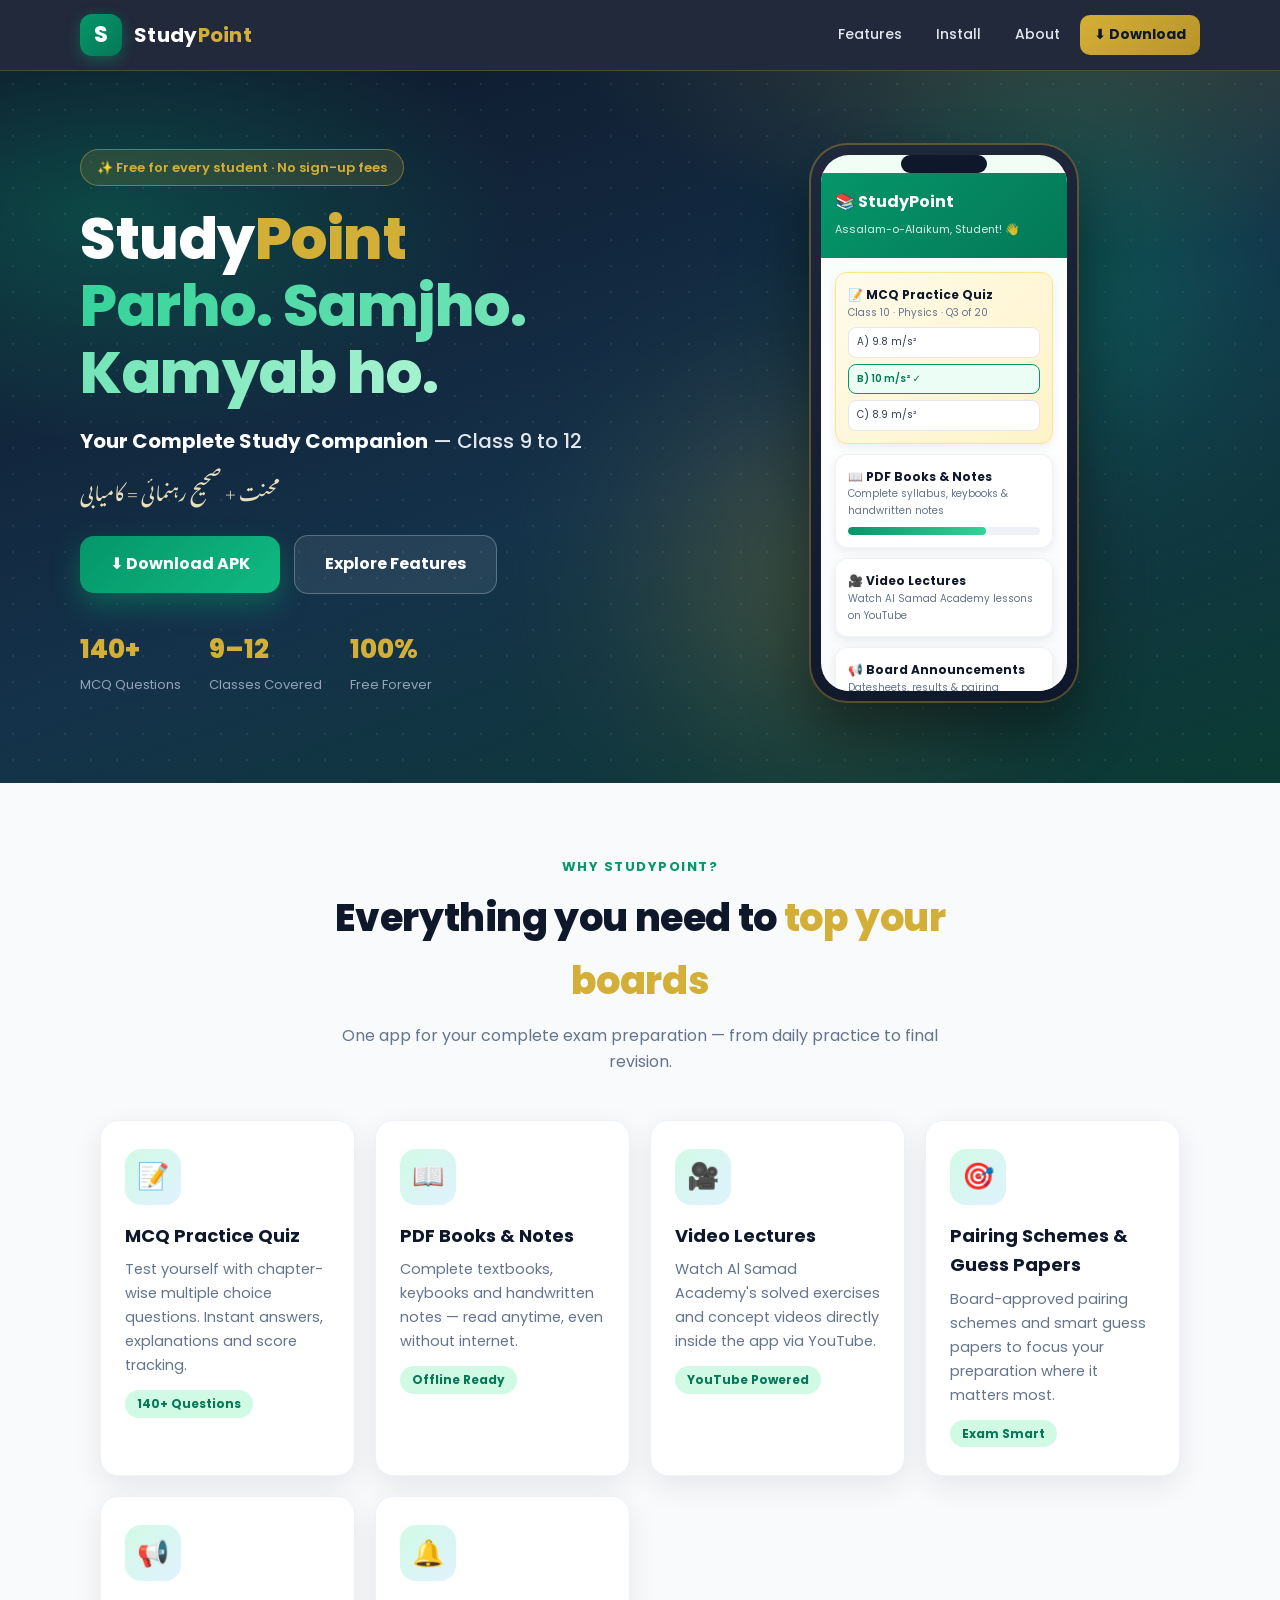
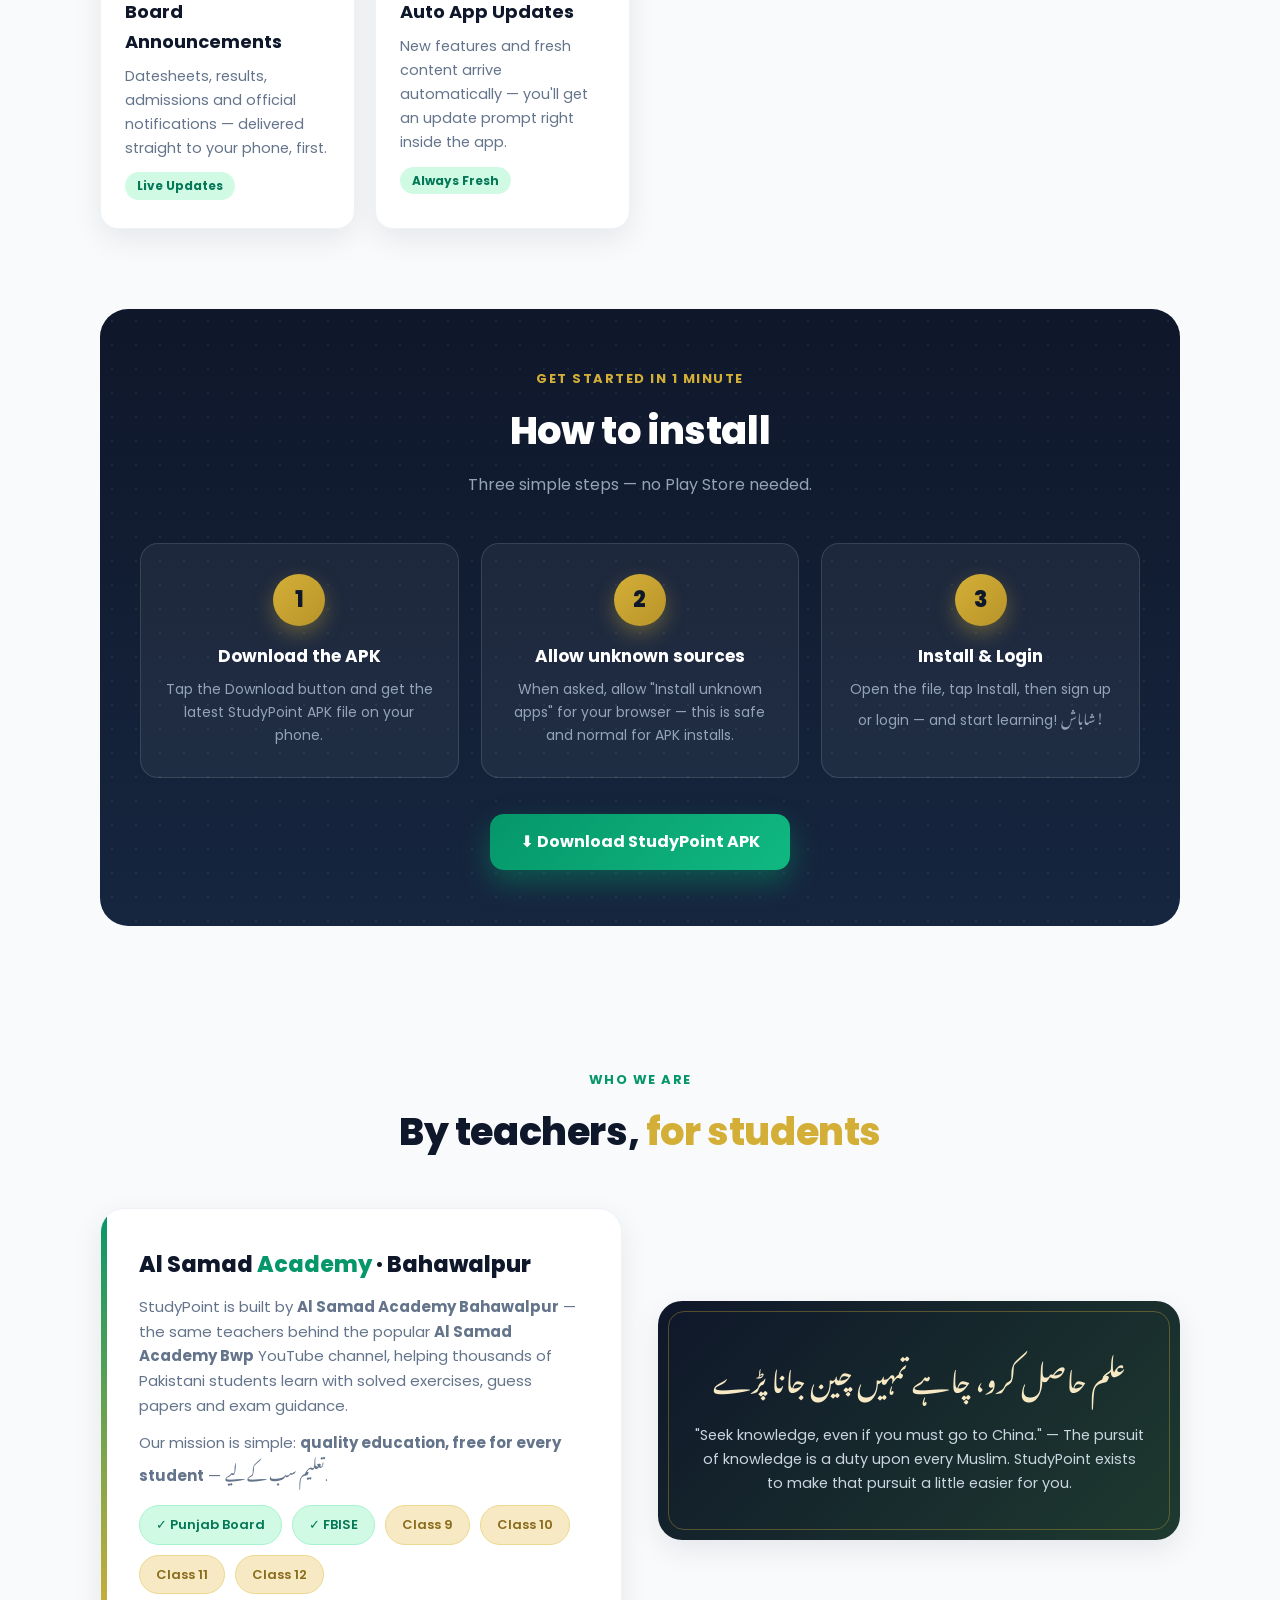
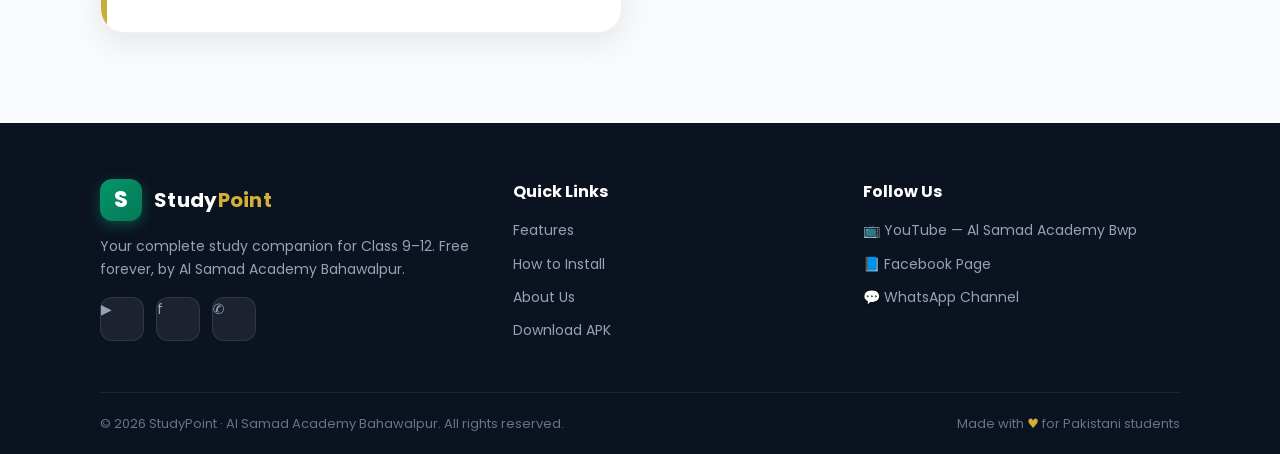
==== index.html @ e8ea10ed "Update download to v2.0-11" ====
<!DOCTYPE html>
<html lang="en">
<head>
<meta charset="UTF-8">
<meta name="viewport" content="width=device-width, initial-scale=1.0">
<title>StudyPoint — Your Complete Study Companion | Class 9 to 12 | Al Samad Academy</title>
<meta name="description" content="StudyPoint by Al Samad Academy — free Android app for Pakistani students. MCQ practice quizzes, PDF books & notes, video lectures, pairing schemes, guess papers and board announcements for Class 9–12 (Punjab Board & FBISE). Download the APK now.">
<meta name="keywords" content="StudyPoint, Al Samad Academy, Class 9, Class 10, Class 11, Class 12, Punjab Board, FBISE, MCQ quiz, guess papers, pairing scheme, study app Pakistan">
<meta name="author" content="Al Samad Academy Bahawalpur">
<meta name="robots" content="index, follow">
<link rel="canonical" href="https://kaziz684.github.io/StudyPoint/">

<!-- Open Graph -->
<meta property="og:type" content="website">
<meta property="og:title" content="StudyPoint — Your Complete Study Companion (Class 9–12)">
<meta property="og:description" content="Free study app by Al Samad Academy: MCQ quizzes, PDF books, video lectures, guess papers & board updates for Punjab Board and FBISE students.">
<meta property="og:url" content="https://kaziz684.github.io/StudyPoint/">
<meta property="og:site_name" content="StudyPoint">

<!-- Twitter Card -->
<meta name="twitter:card" content="summary_large_image">
<meta name="twitter:title" content="StudyPoint — Your Complete Study Companion (Class 9–12)">
<meta name="twitter:description" content="MCQ quizzes, PDF books, video lectures, guess papers & board updates. Free for Punjab Board & FBISE students.">

<link rel="preconnect" href="https://fonts.googleapis.com">
<link rel="preconnect" href="https://fonts.gstatic.com" crossorigin>
<link href="https://fonts.googleapis.com/css2?family=Poppins:wght@400;500;600;700;800&family=Noto+Nastaliq+Urdu:wght@500;600&display=swap" rel="stylesheet">

<style>
  :root{
    --emerald:#059669;
    --emerald-dark:#047857;
    --emerald-light:#d1fae5;
    --navy:#0F172A;
    --navy-soft:#1e293b;
    --gold:#D4AF37;
    --gold-soft:#f6e9c4;
    --bg:#f8fafc;
    --card:#ffffff;
    --text:#0F172A;
    --muted:#64748b;
    --radius:18px;
    --shadow:0 10px 30px rgba(2,6,23,.08);
  }
  *{margin:0;padding:0;box-sizing:border-box}
  html{scroll-behavior:smooth}
  body{
    font-family:'Poppins',system-ui,-apple-system,sans-serif;
    background:var(--bg);
    color:var(--text);
    line-height:1.65;
    overflow-x:hidden;
  }
  .urdu{font-family:'Noto Nastaliq Urdu','Poppins',serif;line-height:2.2}
  .wrap{max-width:1120px;margin:0 auto;padding:0 20px}

  /* ---------- NAV ---------- */
  nav{
    position:sticky;top:0;z-index:50;
    background:rgba(15,23,42,.92);
    backdrop-filter:blur(12px);
    border-bottom:1px solid rgba(212,175,55,.25);
  }
  .nav-inner{display:flex;align-items:center;justify-content:space-between;padding:14px 0}
  .brand{display:flex;align-items:center;gap:12px;text-decoration:none}
  .brand-badge{
    width:42px;height:42px;border-radius:12px;flex:none;
    background:linear-gradient(135deg,var(--emerald),var(--emerald-dark));
    display:flex;align-items:center;justify-content:center;
    font-size:22px;color:#fff;font-weight:800;
    box-shadow:0 4px 14px rgba(5,150,105,.45);
  }
  .brand-name{color:#fff;font-weight:700;font-size:20px;letter-spacing:.3px}
  .brand-name span{color:var(--gold)}
  .nav-links{display:flex;gap:6px;align-items:center}
  .nav-links a{
    color:#e2e8f0;text-decoration:none;font-size:14px;font-weight:500;
    padding:8px 14px;border-radius:10px;transition:.25s;
  }
  .nav-links a:hover{background:rgba(255,255,255,.08);color:var(--gold)}
  .nav-cta{
    background:linear-gradient(135deg,var(--gold),#b8942a)!important;
    color:#0F172A!important;font-weight:700!important;
  }
  .nav-cta:hover{filter:brightness(1.08);color:#0F172A!important}
  @media(max-width:640px){.nav-links a:not(.nav-cta){display:none}}

  /* ---------- HERO ---------- */
  .hero{
    position:relative;overflow:hidden;color:#fff;
    background:
      radial-gradient(900px 420px at 85% -10%, rgba(212,175,55,.22), transparent 60%),
      radial-gradient(700px 380px at 8% 20%, rgba(5,150,105,.35), transparent 60%),
      linear-gradient(160deg,#0F172A 0%,#14324a 55%,#0b3b33 100%);
  }
  .hero::before{
    content:"";position:absolute;inset:0;opacity:.07;
    background-image:radial-gradient(#fff 1px,transparent 1px);
    background-size:26px 26px;
  }
  .hero-inner{
    position:relative;display:grid;grid-template-columns:1.05fr .95fr;
    gap:40px;align-items:center;padding:72px 0 80px;
  }
  @media(max-width:820px){.hero-inner{grid-template-columns:1fr;padding:52px 0 60px;text-align:center}}
  .pill{
    display:inline-flex;align-items:center;gap:8px;
    background:rgba(212,175,55,.14);border:1px solid rgba(212,175,55,.45);
    color:var(--gold);font-size:13px;font-weight:600;
    padding:7px 16px;border-radius:999px;margin-bottom:20px;
  }
  .hero h1{font-size:clamp(34px,5.4vw,58px);font-weight:800;line-height:1.15;letter-spacing:-.5px}
  .hero h1 .grad{
    background:linear-gradient(100deg,#34d399,#a7f3d0);
    -webkit-background-clip:text;background-clip:text;color:transparent;
  }
  .hero h1 .gold{color:var(--gold)}
  .tagline{margin:18px 0 6px;font-size:clamp(16px,2.4vw,20px);color:#e2e8f0;font-weight:500}
  .tagline strong{color:#fff}
  .urdu-line{color:var(--gold-soft);font-size:19px;margin:10px 0 26px;opacity:.95}
  .hero-cta{display:flex;gap:14px;flex-wrap:wrap;align-items:center}
  @media(max-width:820px){.hero-cta{justify-content:center}}
  .btn{
    display:inline-flex;align-items:center;gap:10px;text-decoration:none;
    font-weight:700;font-size:16px;padding:15px 30px;border-radius:14px;
    transition:transform .2s,box-shadow .2s,filter .2s;cursor:pointer;border:none;
  }
  .btn:active{transform:scale(.97)}
  .btn-download{
    background:linear-gradient(135deg,var(--emerald),#10b981);
    color:#fff;box-shadow:0 12px 28px rgba(5,150,105,.45);
  }
  .btn-download:hover{transform:translateY(-2px);filter:brightness(1.07);box-shadow:0 16px 34px rgba(5,150,105,.55)}
  .btn-ghost{
    background:rgba(255,255,255,.08);color:#fff;border:1px solid rgba(255,255,255,.25);
  }
  .btn-ghost:hover{background:rgba(255,255,255,.15)}
  .hero-stats{display:flex;gap:28px;margin-top:34px;flex-wrap:wrap}
  @media(max-width:820px){.hero-stats{justify-content:center}}
  .stat{text-align:left}
  .stat b{display:block;font-size:26px;font-weight:800;color:var(--gold)}
  .stat small{color:#94a3b8;font-size:13px}

  /* phone mockup */
  .phone-wrap{display:flex;justify-content:center;position:relative}
  .phone{
    width:270px;height:560px;border-radius:38px;padding:12px;
    background:linear-gradient(160deg,#1e293b,#0F172A);
    box-shadow:0 30px 60px rgba(0,0,0,.45), inset 0 0 0 2px rgba(212,175,55,.35);
    position:relative;z-index:2;
  }
  .phone-screen{
    width:100%;height:100%;border-radius:28px;overflow:hidden;
    background:linear-gradient(180deg,#f0fdf4 0%,#ffffff 40%,#f8fafc 100%);
    display:flex;flex-direction:column;
  }
  .phone-notch{height:26px;display:flex;justify-content:center;align-items:center}
  .phone-notch span{width:86px;height:18px;background:#0F172A;border-radius:999px}
  .mock-header{background:linear-gradient(135deg,var(--emerald),var(--emerald-dark));padding:16px 14px;color:#fff}
  .mock-header b{font-size:16px}
  .mock-header small{opacity:.85;font-size:11px}
  .mock-body{padding:14px;display:grid;gap:10px}
  .mock-card{background:#fff;border-radius:12px;padding:12px;box-shadow:0 3px 10px rgba(2,6,23,.07);border:1px solid #eef2f7}
  .mock-card .t{font-size:12px;font-weight:700;color:var(--navy)}
  .mock-card .s{font-size:10px;color:var(--muted)}
  .mock-bar{height:8px;border-radius:6px;background:#eef2f7;overflow:hidden;margin-top:8px}
  .mock-bar i{display:block;height:100%;width:72%;border-radius:6px;background:linear-gradient(90deg,var(--emerald),#34d399)}
  .mock-quiz{background:linear-gradient(135deg,#fffbeb,#fef3c7);border:1px solid #fde68a}
  .mock-quiz .opt{font-size:10px;background:#fff;border:1px solid #e5e7eb;border-radius:8px;padding:6px 8px;margin-top:6px;color:#334155}
  .mock-quiz .opt.right{border-color:var(--emerald);background:#ecfdf5;color:var(--emerald-dark);font-weight:600}
  .glow{position:absolute;width:340px;height:340px;border-radius:50%;filter:blur(90px);opacity:.35;z-index:1}
  .glow.g1{background:var(--emerald);top:-40px;right:-30px}
  .glow.g2{background:var(--gold);bottom:-40px;left:-30px;opacity:.22}

  /* ---------- SECTIONS ---------- */
  section{padding:70px 0}
  .sec-head{text-align:center;max-width:640px;margin:0 auto 44px}
  .kicker{
    display:inline-block;font-size:13px;font-weight:700;letter-spacing:1.5px;
    text-transform:uppercase;color:var(--emerald);margin-bottom:10px;
  }
  .sec-head h2{font-size:clamp(26px,4vw,38px);font-weight:800;letter-spacing:-.4px}
  .sec-head h2 .gold{color:var(--gold)}
  .sec-head p{color:var(--muted);margin-top:10px;font-size:16px}

  /* features */
  .feat-grid{display:grid;grid-template-columns:repeat(auto-fit,minmax(240px,1fr));gap:20px}
  .feat{
    background:var(--card);border-radius:var(--radius);padding:28px 24px;
    box-shadow:var(--shadow);border:1px solid #eef2f7;
    transition:transform .25s,box-shadow .25s;position:relative;overflow:hidden;
  }
  .feat::after{
    content:"";position:absolute;top:0;left:0;right:0;height:4px;
    background:linear-gradient(90deg,var(--emerald),var(--gold));
    opacity:0;transition:opacity .25s;
  }
  .feat:hover{transform:translateY(-6px);box-shadow:0 18px 40px rgba(2,6,23,.12)}
  .feat:hover::after{opacity:1}
  .feat-ico{
    width:56px;height:56px;border-radius:16px;display:flex;align-items:center;justify-content:center;
    font-size:26px;margin-bottom:16px;
    background:linear-gradient(135deg,var(--emerald-light),#e0f2fe);
  }
  .feat h3{font-size:18px;font-weight:700;margin-bottom:8px}
  .feat p{font-size:14.5px;color:var(--muted)}
  .feat .tag{
    display:inline-block;margin-top:12px;font-size:12px;font-weight:700;color:var(--emerald-dark);
    background:var(--emerald-light);padding:4px 12px;border-radius:999px;
  }

  /* install steps */
  .install{background:linear-gradient(180deg,#0F172A,#16263f);color:#fff;border-radius:28px;padding:56px 40px;position:relative;overflow:hidden}
  .install::before{
    content:"";position:absolute;inset:0;opacity:.06;
    background-image:radial-gradient(#fff 1px,transparent 1px);background-size:24px 24px;
  }
  .install .sec-head h2{color:#fff}
  .install .sec-head p{color:#94a3b8}
  .steps{display:grid;grid-template-columns:repeat(auto-fit,minmax(220px,1fr));gap:22px;position:relative}
  .step{
    background:rgba(255,255,255,.05);border:1px solid rgba(255,255,255,.12);
    border-radius:var(--radius);padding:30px 24px;text-align:center;position:relative;
  }
  .step-num{
    width:52px;height:52px;border-radius:50%;margin:0 auto 16px;
    background:linear-gradient(135deg,var(--gold),#b8942a);color:#0F172A;
    font-weight:800;font-size:22px;display:flex;align-items:center;justify-content:center;
    box-shadow:0 8px 20px rgba(212,175,55,.35);
  }
  .step h3{font-size:17px;margin-bottom:8px}
  .step p{font-size:14px;color:#94a3b8}
  .install-cta{text-align:center;margin-top:36px;position:relative}

  /* about */
  .about-grid{display:grid;grid-template-columns:1fr 1fr;gap:36px;align-items:center}
  @media(max-width:820px){.about-grid{grid-template-columns:1fr}}
  .about-card{
    background:var(--card);border-radius:24px;padding:38px;box-shadow:var(--shadow);
    border:1px solid #eef2f7;position:relative;overflow:hidden;
  }
  .about-card::before{
    content:"";position:absolute;top:0;left:0;bottom:0;width:6px;
    background:linear-gradient(180deg,var(--emerald),var(--gold));
  }
  .about-card h3{font-size:22px;font-weight:800;margin-bottom:12px}
  .about-card h3 span{color:var(--emerald)}
  .about-card p{color:var(--muted);font-size:15px;margin-bottom:12px}
  .board-chips{display:flex;gap:10px;flex-wrap:wrap;margin-top:16px}
  .chip{
    font-size:13px;font-weight:600;padding:8px 16px;border-radius:999px;
    background:var(--gold-soft);color:#8a6d1c;border:1px solid #ecd98f;
  }
  .chip.green{background:var(--emerald-light);color:var(--emerald-dark);border-color:#a7f3d0}
  .urdu-box{
    background:linear-gradient(135deg,#0F172A,#1e3a2f);color:#fff;border-radius:24px;
    padding:44px 36px;text-align:center;box-shadow:var(--shadow);position:relative;overflow:hidden;
  }
  .urdu-box::after{
    content:"";position:absolute;inset:10px;border:1px solid rgba(212,175,55,.35);border-radius:16px;pointer-events:none;
  }
  .urdu-box .urdu{font-size:clamp(20px,3.4vw,28px);color:var(--gold-soft)}
  .urdu-box p{margin-top:18px;color:#cbd5e1;font-size:14.5px}

  /* footer */
  footer{background:#0b1220;color:#cbd5e1;padding:56px 0 0;margin-top:20px}
  .foot-grid{display:grid;grid-template-columns:1.2fr 1fr 1fr;gap:32px;padding-bottom:40px}
  @media(max-width:720px){.foot-grid{grid-template-columns:1fr}}
  .foot-grid h4{color:#fff;font-size:16px;margin-bottom:14px}
  .foot-grid p{font-size:14px;color:#94a3b8}
  .foot-grid a{color:#94a3b8;text-decoration:none;font-size:14px;display:block;margin-bottom:10px;transition:.2s}
  .foot-grid a:hover{color:var(--gold)}
  .social-row{display:flex;gap:12px;margin-top:16px}
  .soc{
    width:44px;height:44px;border-radius:12px;display:flex;align-items:center;justify-content:center;
    background:rgba(255,255,255,.07);text-decoration:none;font-size:20px;transition:.25s;border:1px solid rgba(255,255,255,.1);
  }
  .soc:hover{transform:translateY(-3px);background:rgba(212,175,55,.18);border-color:rgba(212,175,55,.5)}
  .foot-bottom{
    border-top:1px solid rgba(255,255,255,.08);padding:20px 0;
    display:flex;justify-content:space-between;gap:12px;flex-wrap:wrap;
    font-size:13px;color:#64748b;
  }
  .foot-bottom .heart{color:var(--gold)}
</style>
</head>
<body>

<nav>
  <div class="wrap nav-inner">
    <a class="brand" href="#top">
      <div class="brand-badge">S</div>
      <div class="brand-name">Study<span>Point</span></div>
    </a>
    <div class="nav-links">
      <a href="#features">Features</a>
      <a href="#install">Install</a>
      <a href="#about">About</a>
      <a class="nav-cta" href="https://github.com/Kaziz684/StudyPoint/releases/download/v2.0-11/StudyPoint-v2.0-11.apk" target="_blank" rel="noopener">⬇ Download</a>
    </div>
  </div>
</nav>

<header class="hero" id="top">
  <div class="wrap hero-inner">
    <div>
      <span class="pill">✨ Free for every student · No sign-up fees</span>
      <h1>Study<span class="gold">Point</span><br><span class="grad">Parho. Samjho. Kamyab ho.</span></h1>
      <p class="tagline"><strong>Your Complete Study Companion</strong> — Class 9 to 12</p>
      <p class="urdu-line urdu">محنت + صحیح رہنمائی = کامیابی</p>
      <div class="hero-cta">
        <a class="btn btn-download" href="https://github.com/Kaziz684/StudyPoint/releases/download/v2.0-11/StudyPoint-v2.0-11.apk" target="_blank" rel="noopener">
          ⬇ Download APK
        </a>
        <a class="btn btn-ghost" href="#features">Explore Features</a>
      </div>
      <div class="hero-stats">
        <div class="stat"><b>140+</b><small>MCQ Questions</small></div>
        <div class="stat"><b>9–12</b><small>Classes Covered</small></div>
        <div class="stat"><b>100%</b><small>Free Forever</small></div>
      </div>
    </div>
    <div class="phone-wrap">
      <div class="glow g1"></div>
      <div class="glow g2"></div>
      <div class="phone" aria-hidden="true">
        <div class="phone-screen">
          <div class="phone-notch"><span></span></div>
          <div class="mock-header">
            <b>📚 StudyPoint</b><br>
            <small>Assalam-o-Alaikum, Student! 👋</small>
          </div>
          <div class="mock-body">
            <div class="mock-card mock-quiz">
              <div class="t">📝 MCQ Practice Quiz</div>
              <div class="s">Class 10 · Physics · Q3 of 20</div>
              <div class="opt">A) 9.8 m/s²</div>
              <div class="opt right">B) 10 m/s² ✓</div>
              <div class="opt">C) 8.9 m/s²</div>
            </div>
            <div class="mock-card">
              <div class="t">📖 PDF Books & Notes</div>
              <div class="s">Complete syllabus, keybooks & handwritten notes</div>
              <div class="mock-bar"><i></i></div>
            </div>
            <div class="mock-card">
              <div class="t">🎥 Video Lectures</div>
              <div class="s">Watch Al Samad Academy lessons on YouTube</div>
            </div>
            <div class="mock-card">
              <div class="t">📢 Board Announcements</div>
              <div class="s">Datesheets, results & pairing schemes — live updates</div>
            </div>
          </div>
        </div>
      </div>
    </div>
  </div>
</header>

<main>
  <!-- FEATURES -->
  <section id="features">
    <div class="wrap">
      <div class="sec-head">
        <span class="kicker">Why StudyPoint?</span>
        <h2>Everything you need to <span class="gold">top your boards</span></h2>
        <p>One app for your complete exam preparation — from daily practice to final revision.</p>
      </div>
      <div class="feat-grid">
        <div class="feat">
          <div class="feat-ico">📝</div>
          <h3>MCQ Practice Quiz</h3>
          <p>Test yourself with chapter-wise multiple choice questions. Instant answers, explanations and score tracking.</p>
          <span class="tag">140+ Questions</span>
        </div>
        <div class="feat">
          <div class="feat-ico">📖</div>
          <h3>PDF Books & Notes</h3>
          <p>Complete textbooks, keybooks and handwritten notes — read anytime, even without internet.</p>
          <span class="tag">Offline Ready</span>
        </div>
        <div class="feat">
          <div class="feat-ico">🎥</div>
          <h3>Video Lectures</h3>
          <p>Watch Al Samad Academy's solved exercises and concept videos directly inside the app via YouTube.</p>
          <span class="tag">YouTube Powered</span>
        </div>
        <div class="feat">
          <div class="feat-ico">🎯</div>
          <h3>Pairing Schemes & Guess Papers</h3>
          <p>Board-approved pairing schemes and smart guess papers to focus your preparation where it matters most.</p>
          <span class="tag">Exam Smart</span>
        </div>
        <div class="feat">
          <div class="feat-ico">📢</div>
          <h3>Board Announcements</h3>
          <p>Datesheets, results, admissions and official notifications — delivered straight to your phone, first.</p>
          <span class="tag">Live Updates</span>
        </div>
        <div class="feat">
          <div class="feat-ico">🔔</div>
          <h3>Auto App Updates</h3>
          <p>New features and fresh content arrive automatically — you'll get an update prompt right inside the app.</p>
          <span class="tag">Always Fresh</span>
        </div>
      </div>
    </div>
  </section>

  <!-- INSTALL -->
  <section id="install" style="padding-top:10px">
    <div class="wrap">
      <div class="install">
        <div class="sec-head">
          <span class="kicker" style="color:var(--gold)">Get started in 1 minute</span>
          <h2>How to install</h2>
          <p>Three simple steps — no Play Store needed.</p>
        </div>
        <div class="steps">
          <div class="step">
            <div class="step-num">1</div>
            <h3>Download the APK</h3>
            <p>Tap the Download button and get the latest StudyPoint APK file on your phone.</p>
          </div>
          <div class="step">
            <div class="step-num">2</div>
            <h3>Allow unknown sources</h3>
            <p>When asked, allow "Install unknown apps" for your browser — this is safe and normal for APK installs.</p>
          </div>
          <div class="step">
            <div class="step-num">3</div>
            <h3>Install & Login</h3>
            <p>Open the file, tap Install, then sign up or login — and start learning! <span class="urdu">شاباش!</span></p>
          </div>
        </div>
        <div class="install-cta">
          <a class="btn btn-download" href="https://github.com/Kaziz684/StudyPoint/releases/download/v2.0-11/StudyPoint-v2.0-11.apk" target="_blank" rel="noopener">⬇ Download StudyPoint APK</a>
        </div>
      </div>
    </div>
  </section>

  <!-- ABOUT -->
  <section id="about">
    <div class="wrap">
      <div class="sec-head">
        <span class="kicker">Who we are</span>
        <h2>By teachers, <span class="gold">for students</span></h2>
      </div>
      <div class="about-grid">
        <div class="about-card">
          <h3>Al Samad <span>Academy</span> · Bahawalpur</h3>
          <p>StudyPoint is built by <strong>Al Samad Academy Bahawalpur</strong> — the same teachers behind the popular <strong>Al Samad Academy Bwp</strong> YouTube channel, helping thousands of Pakistani students learn with solved exercises, guess papers and exam guidance.</p>
          <p>Our mission is simple: <strong>quality education, free for every student</strong> — <span class="urdu">تعلیم سب کے لیے</span>.</p>
          <div class="board-chips">
            <span class="chip green">✓ Punjab Board</span>
            <span class="chip green">✓ FBISE</span>
            <span class="chip">Class 9</span>
            <span class="chip">Class 10</span>
            <span class="chip">Class 11</span>
            <span class="chip">Class 12</span>
          </div>
        </div>
        <div class="urdu-box">
          <div class="urdu">علم حاصل کرو، چاہے تمہیں چین جانا پڑے</div>
          <p>"Seek knowledge, even if you must go to China." — The pursuit of knowledge is a duty upon every Muslim. StudyPoint exists to make that pursuit a little easier for you.</p>
        </div>
      </div>
    </div>
  </section>
</main>

<footer>
  <div class="wrap">
    <div class="foot-grid">
      <div>
        <div class="brand" style="margin-bottom:14px">
          <div class="brand-badge">S</div>
          <div class="brand-name">Study<span>Point</span></div>
        </div>
        <p>Your complete study companion for Class 9–12. Free forever, by Al Samad Academy Bahawalpur.</p>
        <div class="social-row">
          <a class="soc" href="https://youtube.com/@theknowledgehub63" target="_blank" rel="noopener" title="YouTube" aria-label="YouTube">▶</a>
          <a class="soc" href="https://facebook.com/alsamadacadmey" target="_blank" rel="noopener" title="Facebook" aria-label="Facebook">f</a>
          <a class="soc" href="https://whatsapp.com/channel/0029Vah4pV3Au3aVHGzJL805" target="_blank" rel="noopener" title="WhatsApp Channel" aria-label="WhatsApp">✆</a>
        </div>
      </div>
      <div>
        <h4>Quick Links</h4>
        <a href="#features">Features</a>
        <a href="#install">How to Install</a>
        <a href="#about">About Us</a>
        <a href="https://github.com/Kaziz684/StudyPoint/releases/download/v2.0-11/StudyPoint-v2.0-11.apk" target="_blank" rel="noopener">Download APK</a>
      </div>
      <div>
        <h4>Follow Us</h4>
        <a href="https://youtube.com/@theknowledgehub63" target="_blank" rel="noopener">📺 YouTube — Al Samad Academy Bwp</a>
        <a href="https://facebook.com/alsamadacadmey" target="_blank" rel="noopener">📘 Facebook Page</a>
        <a href="https://whatsapp.com/channel/0029Vah4pV3Au3aVHGzJL805" target="_blank" rel="noopener">💬 WhatsApp Channel</a>
      </div>
    </div>
    <div class="foot-bottom">
      <span>© 2026 StudyPoint · Al Samad Academy Bahawalpur. All rights reserved.</span>
      <span>Made with <span class="heart">♥</span> for Pakistani students</span>
    </div>
  </div>
</footer>

</body>
</html>
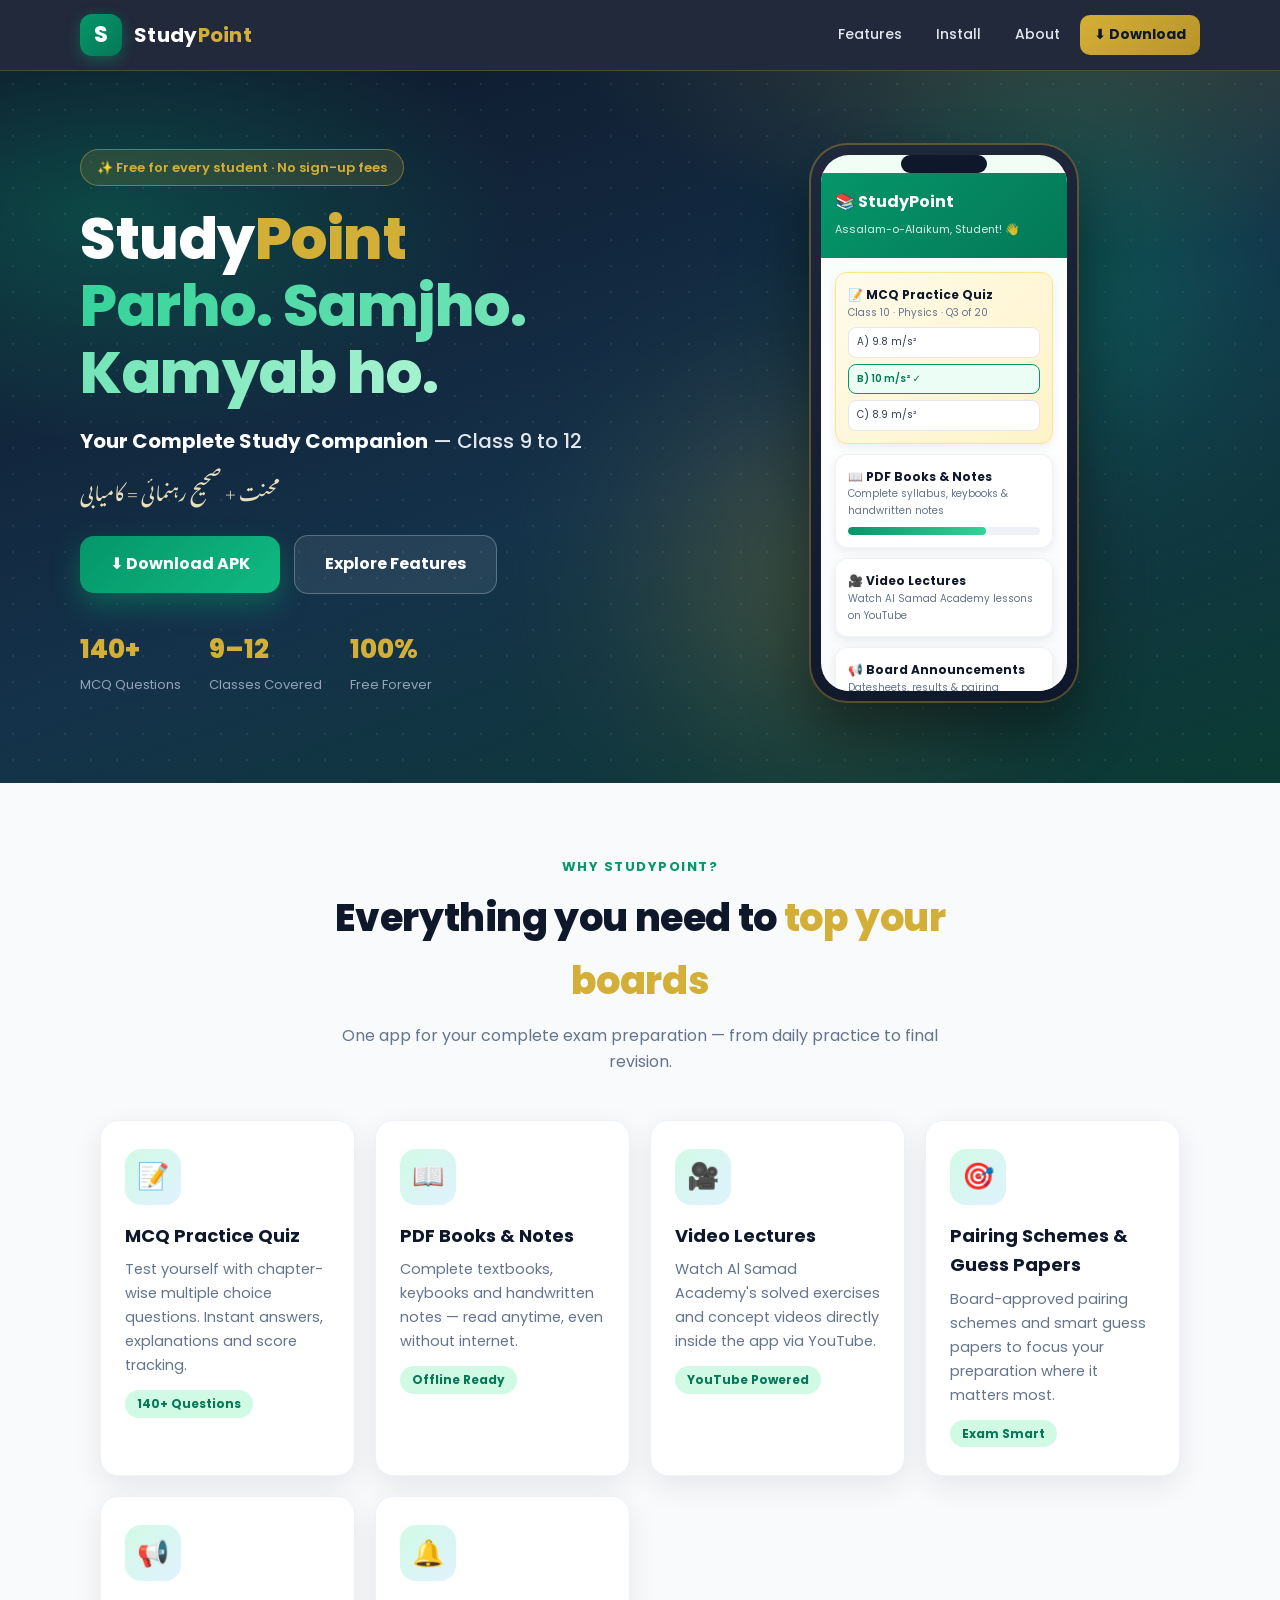
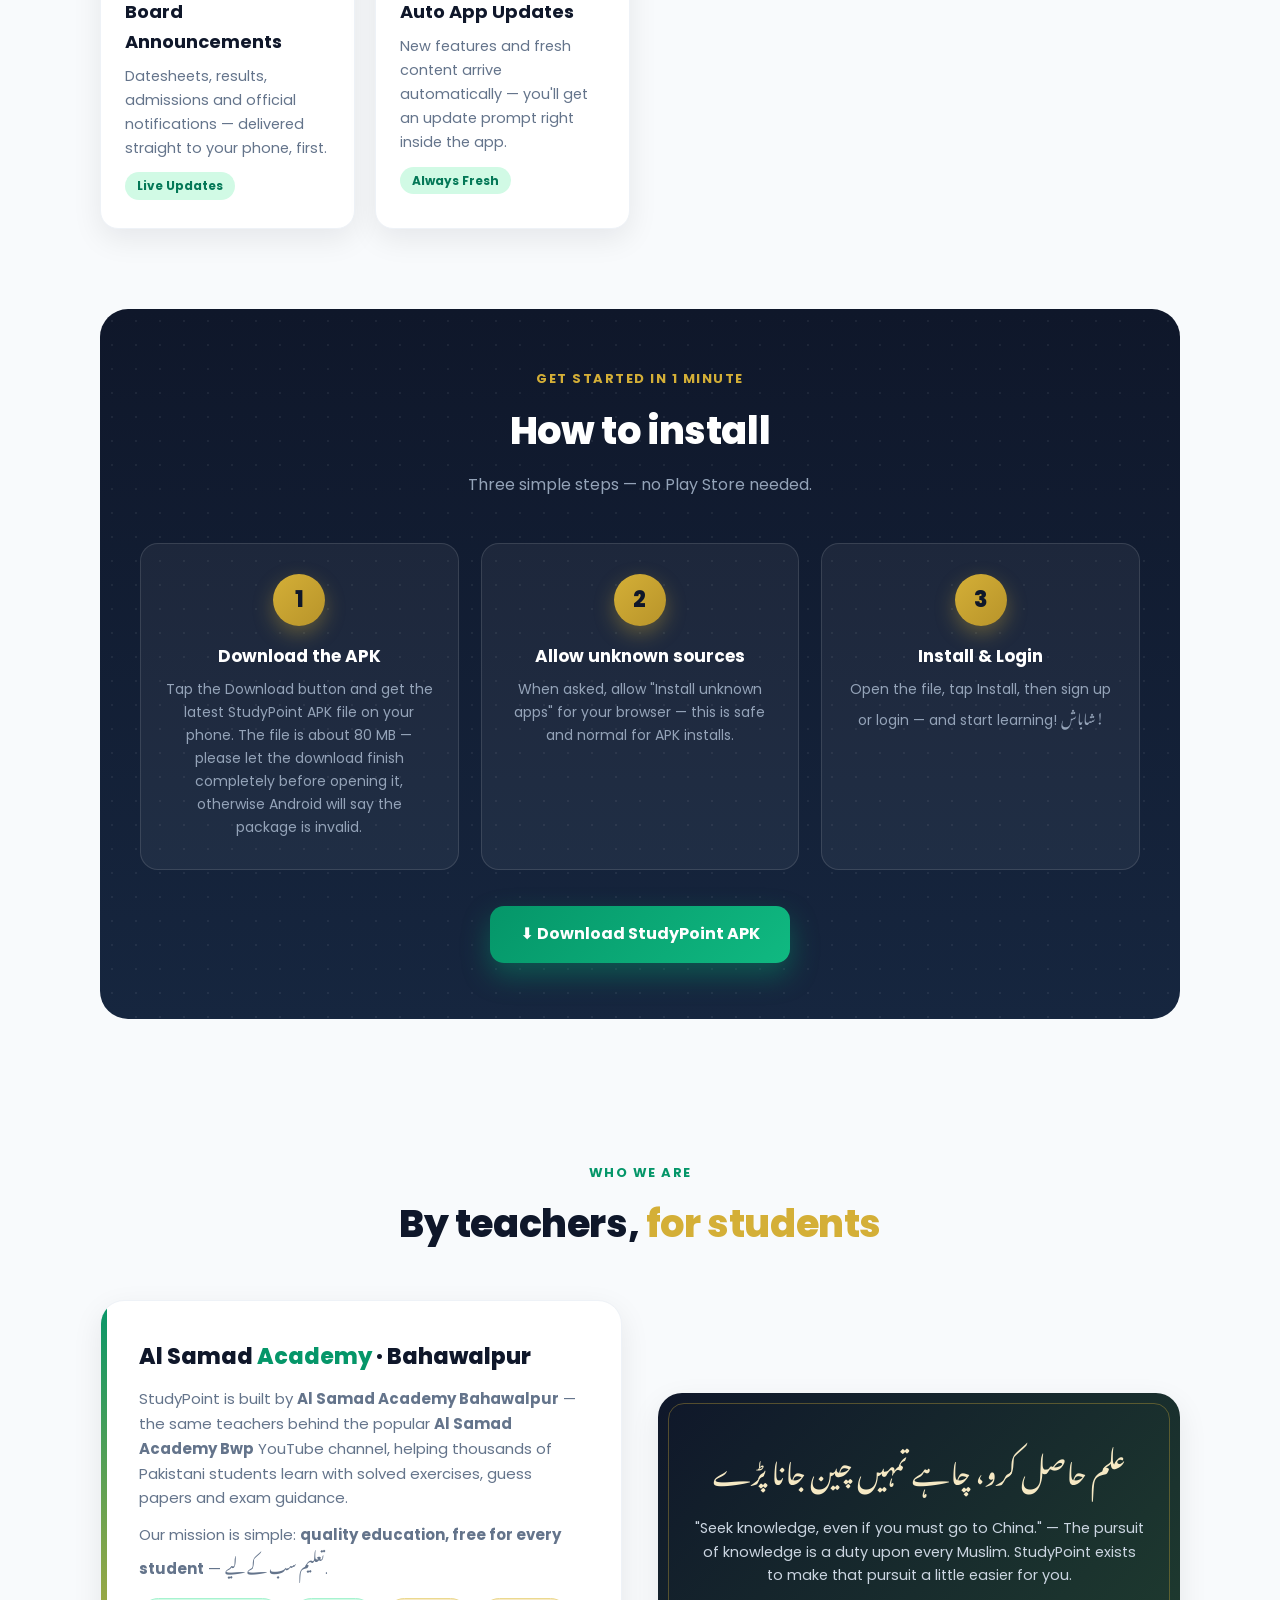
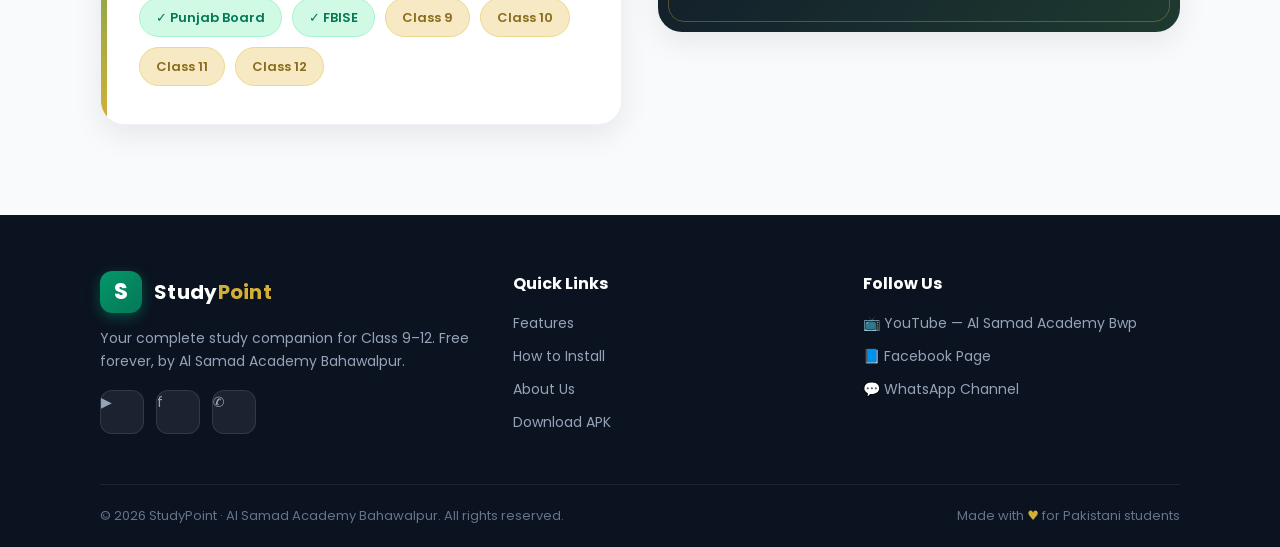
==== commit 32054e7e: "Install steps: note APK size and complete-download warning" ====
--- a/index.html
+++ b/index.html
@@ -296,7 +296,7 @@
       <a href="#features">Features</a>
       <a href="#install">Install</a>
       <a href="#about">About</a>
-      <a class="nav-cta" href="https://github.com/Kaziz684/StudyPoint/releases/download/v2.0-11/StudyPoint-v2.0-11.apk" target="_blank" rel="noopener">⬇ Download</a>
+      <a class="nav-cta" href="https://github.com/Kaziz684/StudyPoint/releases/latest" data-latest-apk target="_blank" rel="noopener">⬇ Download</a>
     </div>
   </div>
 </nav>
@@ -309,7 +309,7 @@
       <p class="tagline"><strong>Your Complete Study Companion</strong> — Class 9 to 12</p>
       <p class="urdu-line urdu">محنت + صحیح رہنمائی = کامیابی</p>
       <div class="hero-cta">
-        <a class="btn btn-download" href="https://github.com/Kaziz684/StudyPoint/releases/download/v2.0-11/StudyPoint-v2.0-11.apk" target="_blank" rel="noopener">
+        <a class="btn btn-download" href="https://github.com/Kaziz684/StudyPoint/releases/latest" data-latest-apk target="_blank" rel="noopener">
           ⬇ Download APK
         </a>
         <a class="btn btn-ghost" href="#features">Explore Features</a>
@@ -421,7 +421,7 @@
           <div class="step">
             <div class="step-num">1</div>
             <h3>Download the APK</h3>
-            <p>Tap the Download button and get the latest StudyPoint APK file on your phone.</p>
+            <p>Tap the Download button and get the latest StudyPoint APK file on your phone. The file is about 80 MB — please let the download finish completely before opening it, otherwise Android will say the package is invalid.</p>
           </div>
           <div class="step">
             <div class="step-num">2</div>
@@ -435,7 +435,7 @@
           </div>
         </div>
         <div class="install-cta">
-          <a class="btn btn-download" href="https://github.com/Kaziz684/StudyPoint/releases/download/v2.0-11/StudyPoint-v2.0-11.apk" target="_blank" rel="noopener">⬇ Download StudyPoint APK</a>
+          <a class="btn btn-download" href="https://github.com/Kaziz684/StudyPoint/releases/latest" data-latest-apk target="_blank" rel="noopener">⬇ Download StudyPoint APK</a>
         </div>
       </div>
     </div>
@@ -491,7 +491,7 @@
         <a href="#features">Features</a>
         <a href="#install">How to Install</a>
         <a href="#about">About Us</a>
-        <a href="https://github.com/Kaziz684/StudyPoint/releases/download/v2.0-11/StudyPoint-v2.0-11.apk" target="_blank" rel="noopener">Download APK</a>
+        <a href="https://github.com/Kaziz684/StudyPoint/releases/latest" data-latest-apk target="_blank" rel="noopener">Download APK</a>
       </div>
       <div>
         <h4>Follow Us</h4>
@@ -507,5 +507,23 @@
   </div>
 </footer>
 
+
+<script>
+// Download button hamesha sab se nayi release ka APK de — hardcoded purana version kabhi stale nahi hoga.
+(function(){
+  var LATEST_API='https://api.github.com/repos/Kaziz684/StudyPoint/releases/latest';
+  var FALLBACK='https://github.com/Kaziz684/StudyPoint/releases/latest';
+  document.querySelectorAll('a[data-latest-apk]').forEach(function(a){
+    a.addEventListener('click',function(ev){
+      ev.preventDefault();
+      fetch(LATEST_API).then(function(r){return r.json();}).then(function(rel){
+        var apk=null, assets=rel.assets||[];
+        for(var i=0;i<assets.length;i++){ if(/\.apk$/i.test(assets[i].name)){ apk=assets[i]; break; } }
+        window.open(apk&&apk.browser_download_url?apk.browser_download_url:FALLBACK,'_blank');
+      }).catch(function(){ window.open(FALLBACK,'_blank'); });
+    });
+  });
+})();
+</script>
 </body>
 </html>
